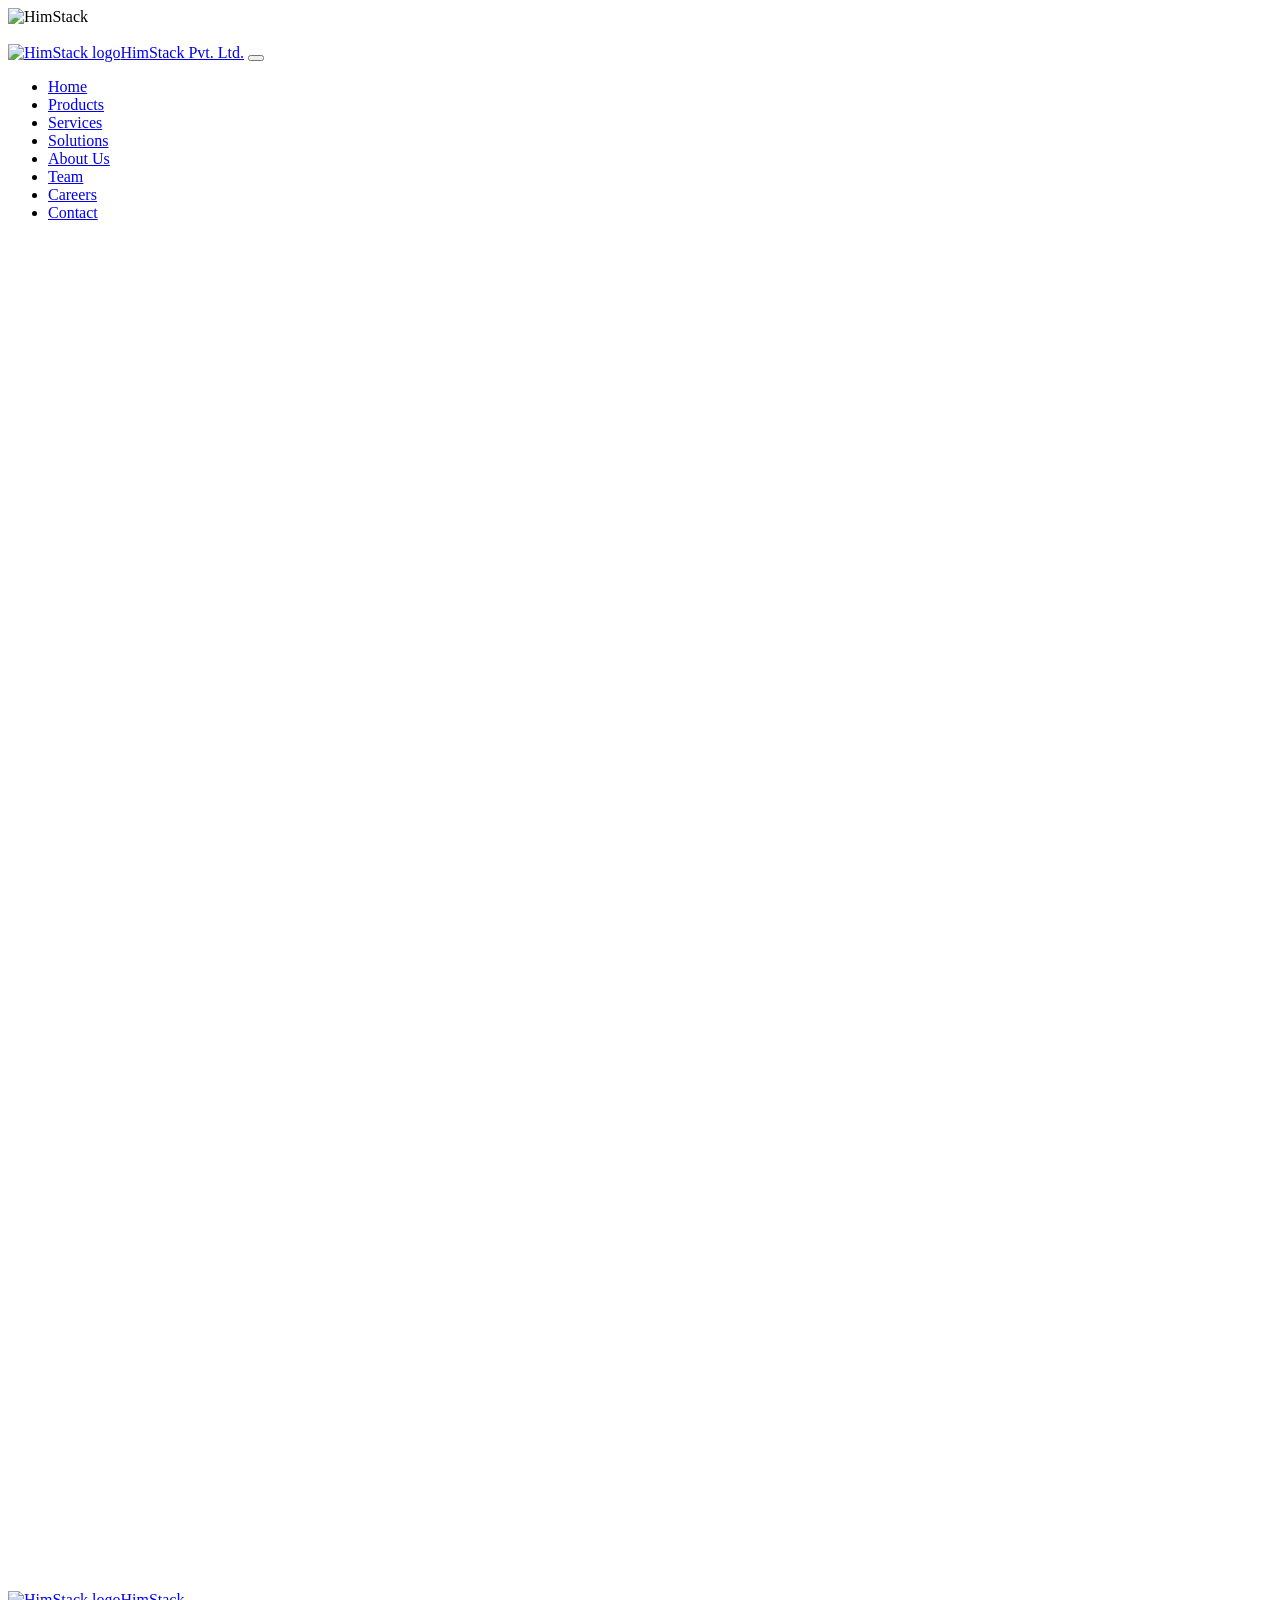
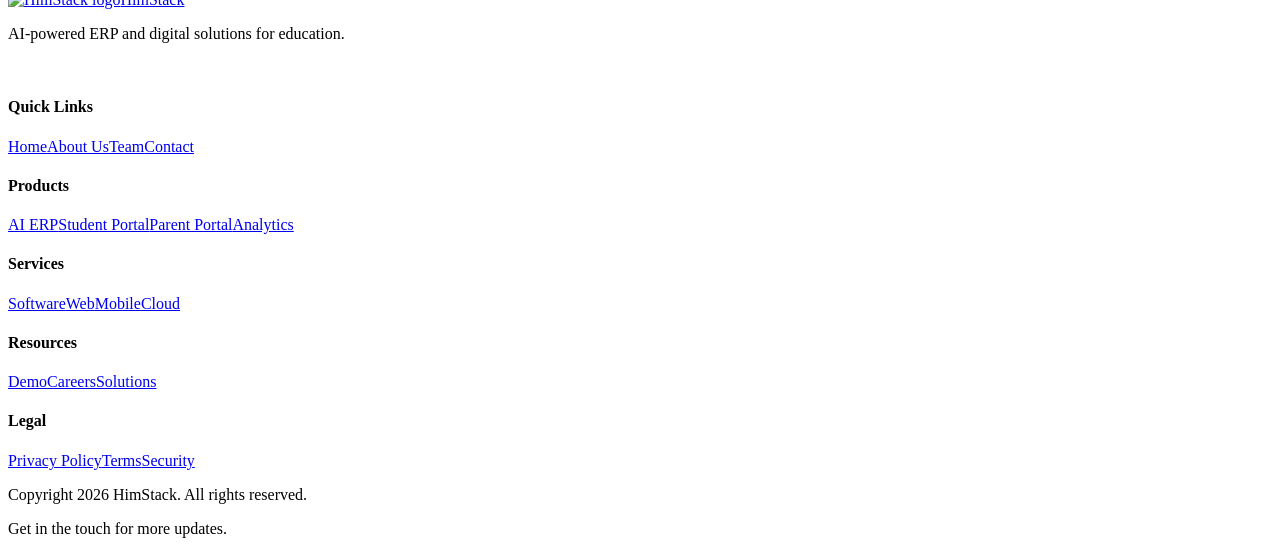
==== pages/about.html @ 67ec6196 "Update team profiles, brand naming, footer messaging, and remove services section from home page" ====
<!DOCTYPE html>
<html lang="en">
<head>
  <meta charset="UTF-8">
  <meta name="viewport" content="width=device-width, initial-scale=1.0">
  <meta name="description" content="Learn about HimStack, a product and service based technology startup founded on 3 June 2026.">
  <title>About Us | HimStack</title>
  <link rel='icon' type='image/png' href='../logo/logoHimstack.png'>
  <link rel="preconnect" href="https://fonts.googleapis.com">
  <link rel="preconnect" href="https://fonts.gstatic.com" crossorigin>
  <link href="https://fonts.googleapis.com/css2?family=Inter:wght@400;500;600;700;800;900&family=Outfit:wght@600;700;800;900&display=swap" rel="stylesheet">
  <link href="https://cdn.jsdelivr.net/npm/bootstrap@5.3.3/dist/css/bootstrap-grid.min.css" rel="stylesheet">
  <link href="https://unpkg.com/aos@2.3.1/dist/aos.css" rel="stylesheet">
  <link rel="stylesheet" href="../styles/global.css">
</head>
<body class="loading">
  <div class="loader"><div class="loader-mark"><img src="../logo/logoHimstack.png" alt="HimStack"></div></div>
  <div class="floating-social">
    <a href="https://www.instagram.com/himstack?igsh=MTZnMjF3Y2E1bDZkYw==" target="_blank" rel="noopener" aria-label="Instagram"><img src="../icons/instagram.svg" alt=""></a>
    <a href="https://www.linkedin.com/company/himstack-pvt-ltd/" target="_blank" rel="noopener" aria-label="LinkedIn"><img src="../icons/linkedin.svg" alt=""></a>
    <a href="https://github.com/himstack" target="_blank" rel="noopener" aria-label="GitHub"><img src="../icons/github.svg" alt=""></a>
    <a href="https://x.com/Himstackpvt" target="_blank" rel="noopener" aria-label="Twitter"><img src="../icons/twitter.svg" alt=""></a>
    <a href="mailto:hello@himstack.com" aria-label="Email"><img src="../icons/email.svg" alt=""></a>
  </div>
  <header class="site-header">
    <nav class="navbar container">
      <a class="brand" href="../index.html"><span class="brand-mark"><img class="brand-logo" src="../logo/logoHimstack.png" alt="HimStack logo"></span><span>HimStack Pvt. Ltd.</span></a>
      <button class="nav-toggle" type="button" aria-label="Toggle navigation" aria-expanded="false"><span></span><span></span><span></span></button>
      <ul class="nav-menu">
        <li><a class="nav-link" href="../index.html">Home</a></li><li><a class="nav-link" href="products.html">Products</a></li><li><a class="nav-link" href="services.html">Services</a></li><li><a class="nav-link" href="solutions.html">Solutions</a></li><li><a class="nav-link" href="about.html">About Us</a></li><li><a class="nav-link" href="team.html">Team</a></li><li><a class="nav-link" href="careers.html">Careers</a></li><li><a class="nav-link" href="contact.html">Contact</a></li>
      </ul>
      
    </nav>
  </header>

  <main>
    <section class="page-hero">
      <div class="container section-title center" data-aos="fade-up">
        <span class="eyebrow">About HimStack</span>
        <h1>Building an intelligent technology company from the ground up.</h1>
        <p>HimStack is a product and service based technology startup founded on 3 June 2026 by Ritesh Chauhan, Rohit Kumar Shah, Shiv Shankar Yadav, and Abinash Prasad Kurmi.</p>
      </div>
    </section>

    <section class="section">
      <div class="container split">
        <div data-aos="fade-right">
          <span class="eyebrow">Company Story</span>
          <h2>Started with education. Designed to expand.</h2>
          <p>HimStack began with a clear belief: educational institutions need modern, secure, and easy-to-use software that connects students, parents, staff, and administrators in one digital environment.</p>
          <p>The startup combines product development with service delivery, allowing the team to build long-term platforms while also helping organizations solve immediate technology problems through custom software, cloud, AI/ML, web, mobile, and consulting work.</p>
        </div>
        <div class="glass-card" data-aos="fade-left">
          <h3>Founder Vision</h3>
          <p>To make intelligent digital management accessible to institutions that want enterprise-grade systems without unnecessary complexity.</p>
          <ul class="feature-list">
            <li>Build an AI ERP platform for education</li>
            <li>Support fast digital transformation for organizations</li>
            <li>Create a trusted technology brand from emerging markets</li>
            <li>Keep product quality, security, and customer support central</li>
          </ul>
        </div>
      </div>
    </section>

    <section class="section">
      <div class="container">
        <div class="cards-grid">
          <div class="glass-card" data-aos="fade-up"><div class="icon-box">MI</div><h3>Mission</h3><p>To simplify education management using AI-powered software, clean user experiences, secure architecture, and reliable support.</p></div>
          <div class="glass-card" data-aos="fade-up" data-aos-delay="100"><div class="icon-box">VI</div><h3>Vision</h3><p>To become a leading technology partner for schools, colleges, universities, coaching institutes, and education organizations.</p></div>
          <div class="glass-card" data-aos="fade-up" data-aos-delay="200"><div class="icon-box">VA</div><h3>Values</h3><p>Trust, speed, ownership, practical innovation, user empathy, security, and long-term product thinking.</p></div>
        </div>
      </div>
    </section>

    <section class="section">
      <div class="container split">
        <div class="glass-card" data-aos="fade-right">
          <h3>Growth Roadmap</h3>
          <div class="roadmap">
            <div class="roadmap-item"><div><h4>2026 Foundation</h4><p>Core team formation, ERP architecture, service delivery, and early product validation.</p></div></div>
            <div class="roadmap-item"><div><h4>Product Beta</h4><p>Launch institution pilots with student, parent, staff, and admin workflows.</p></div></div>
            <div class="roadmap-item"><div><h4>AI Layer</h4><p>Add analytics, predictive alerts, smart reports, and performance insights.</p></div></div>
            <div class="roadmap-item"><div><h4>Scale</h4><p>Expand mobile apps, cloud deployments, customer support, and new products.</p></div></div>
          </div>
        </div>
        <div data-aos="fade-left">
          <span class="eyebrow">Core Values</span>
          <h2>Built for durable trust.</h2>
          <ul class="feature-list">
            <li>Customer clarity over feature overload</li>
            <li>Secure systems and responsible data handling</li>
            <li>Practical AI that supports real decisions</li>
            <li>Scalable engineering for future growth</li>
            <li>Fast, respectful, and dedicated support</li>
          </ul>
          <div class="hero-actions"><a class="btn btn-primary" href="team.html">Meet the Team</a><a class="btn btn-ghost" href="contact.html">Contact Us</a></div>
        </div>
      </div>
    </section>
  </main>

  <footer class="footer">
    <div class="container">
      <div class="footer-grid">
        <div><a class="brand" href="../index.html"><span class="brand-mark"><img class="brand-logo" src="../logo/logoHimstack.png" alt="HimStack logo"></span><span>HimStack</span></a><p>AI-powered ERP and digital solutions for education.</p><div class="social-row"><a href="https://www.instagram.com/himstack?igsh=MTZnMjF3Y2E1bDZkYw==" target="_blank" rel="noopener"><img src="../icons/instagram.svg" alt=""></a><a href="https://www.linkedin.com/company/himstack-pvt-ltd/" target="_blank" rel="noopener"><img src="../icons/linkedin.svg" alt=""></a><a href="https://github.com/himstack" target="_blank" rel="noopener"><img src="../icons/github.svg" alt=""></a><a href="https://x.com/Himstackpvt" target="_blank" rel="noopener" aria-label="Twitter"><img src="../icons/twitter.svg" alt=""></a></div></div>
        <div class="footer-links"><h4>Quick Links</h4><a href="../index.html">Home</a><a href="about.html">About Us</a><a href="team.html">Team</a><a href="contact.html">Contact</a></div>
        <div class="footer-links"><h4>Products</h4><a href="products.html">AI ERP</a><a href="products.html">Student Portal</a><a href="products.html">Parent Portal</a><a href="products.html">Analytics</a></div>
        <div class="footer-links"><h4>Services</h4><a href="services.html">Software</a><a href="services.html">Web</a><a href="services.html">Mobile</a><a href="services.html">Cloud</a></div>
        <div class="footer-links"><h4>Resources</h4><a href="contact.html">Demo</a><a href="careers.html">Careers</a><a href="solutions.html">Solutions</a></div>
        <div class="footer-links"><h4>Legal</h4><a href="#">Privacy Policy</a><a href="#">Terms</a><a href="#">Security</a></div>
      </div>
      <div class="footer-bottom"><p>Copyright 2026 HimStack. All rights reserved.</p><p>Get in the touch for more updates.</p></div>
    </div>
  </footer>
  <script src="https://unpkg.com/aos@2.3.1/dist/aos.js"></script>
  <script src="https://cdnjs.cloudflare.com/ajax/libs/gsap/3.12.5/gsap.min.js"></script>
  <script src="../scripts/main.js"></script>
</body>
</html>
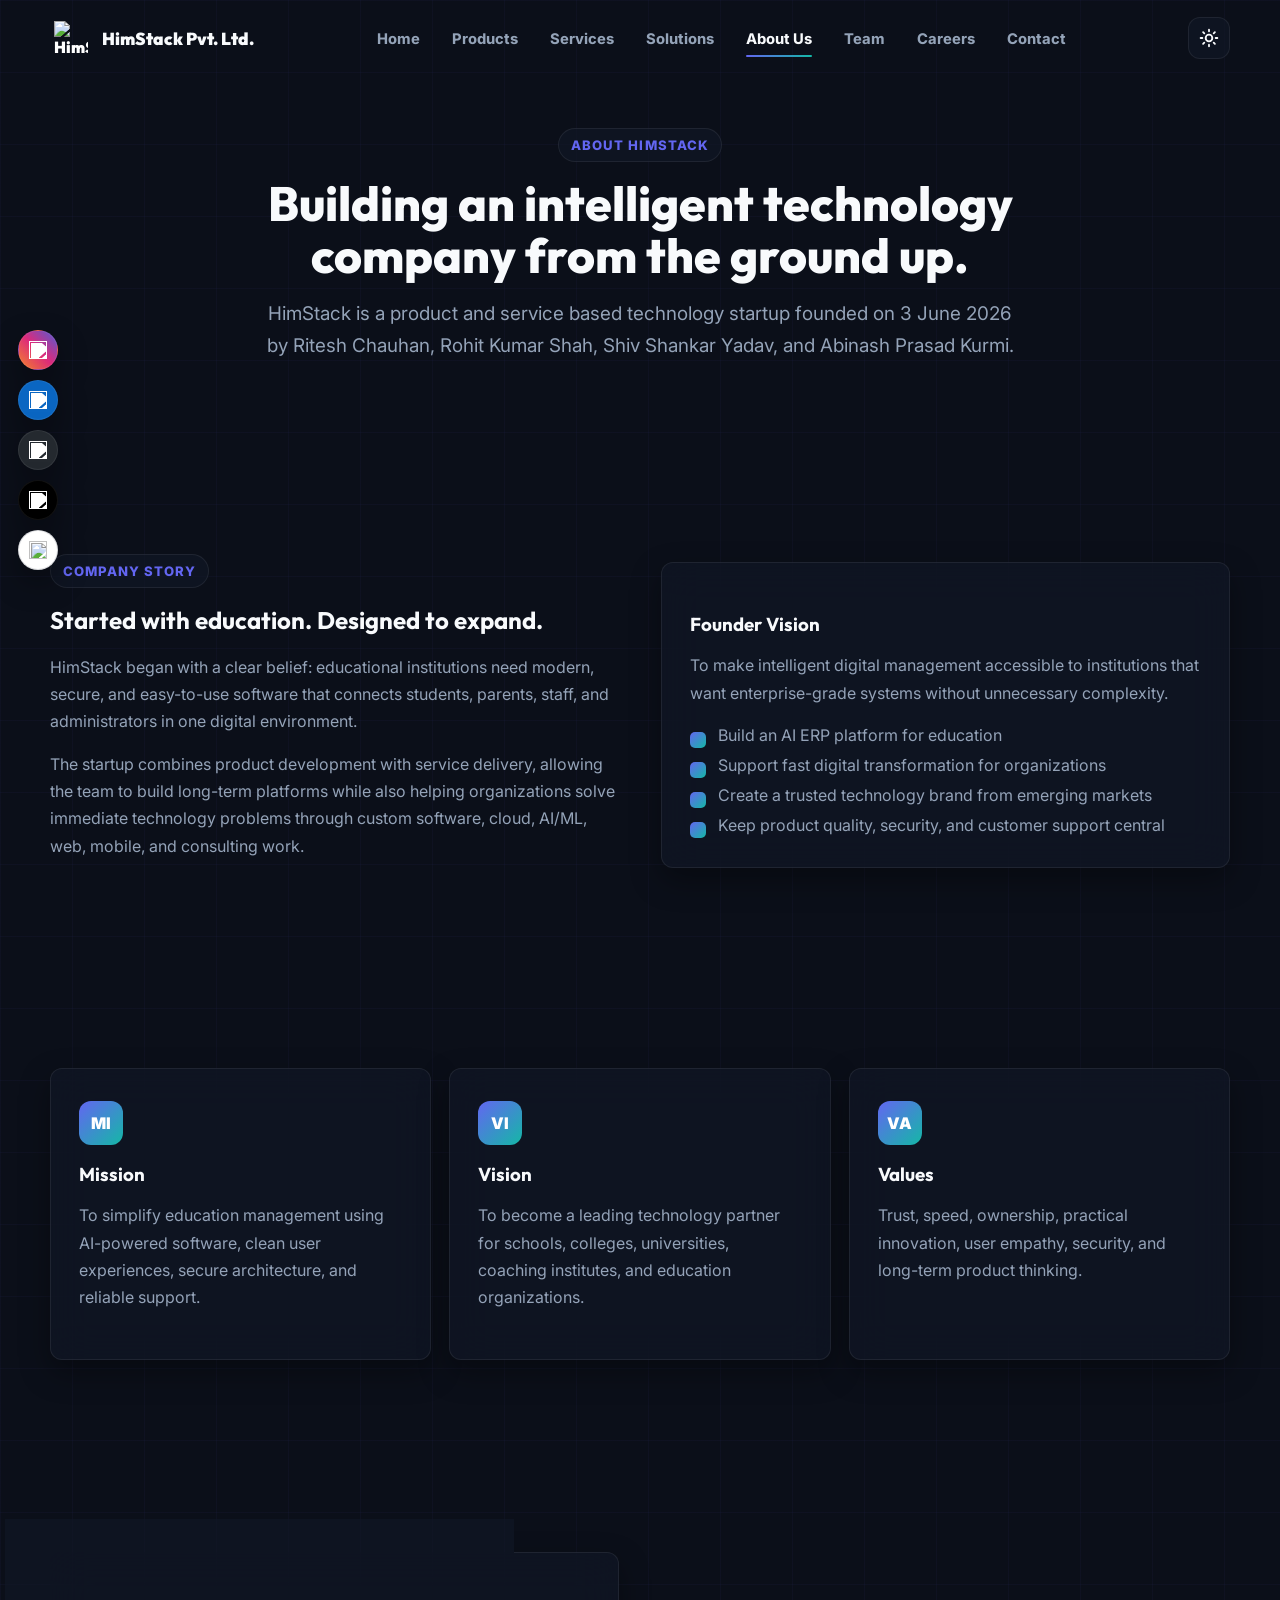
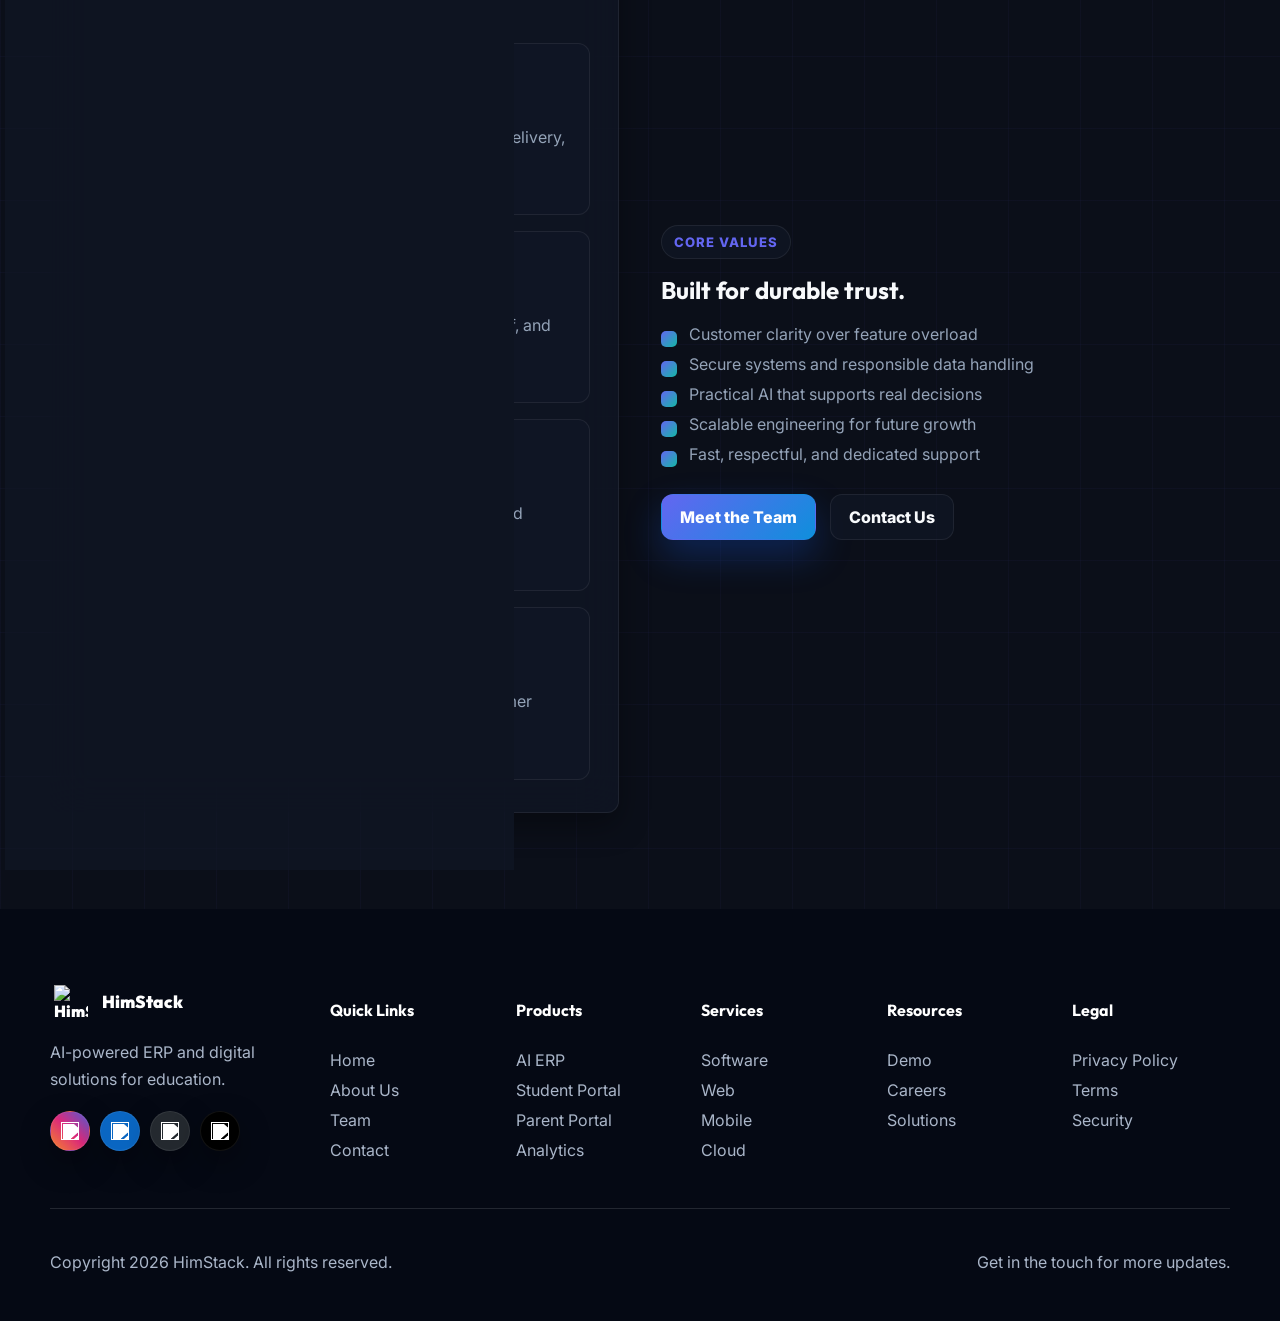
==== commit ecb75f08: "style: complete premium visual and layout redesign with theme toggle" ====
--- a/pages/about.html
+++ b/pages/about.html
@@ -29,7 +29,12 @@
       <ul class="nav-menu">
         <li><a class="nav-link" href="../index.html">Home</a></li><li><a class="nav-link" href="products.html">Products</a></li><li><a class="nav-link" href="services.html">Services</a></li><li><a class="nav-link" href="solutions.html">Solutions</a></li><li><a class="nav-link" href="about.html">About Us</a></li><li><a class="nav-link" href="team.html">Team</a></li><li><a class="nav-link" href="careers.html">Careers</a></li><li><a class="nav-link" href="contact.html">Contact</a></li>
       </ul>
-      
+      <div class="nav-actions">
+        <button class="theme-toggle" type="button" aria-label="Toggle theme">
+          <svg class="sun-icon" viewBox="0 0 24 24"><circle cx="12" cy="12" r="4"/><path d="M12 2v2M12 20v2M4.93 4.93l1.41 1.41M17.66 17.66l1.41 1.41M2 12h2M20 12h2M6.34 17.66l-1.41 1.41M19.07 4.93l-1.41 1.41"/></svg>
+          <svg class="moon-icon" viewBox="0 0 24 24"><path d="M12 3a6.36 6.36 0 00-6 6 7 7 0 007 7 6.36 6.36 0 006-6c0-3.32-2.68-6-7-6z"/></svg>
+        </button>
+      </div>
     </nav>
   </header>
 
--- a/styles/global.css
+++ b/styles/global.css
@@ -0,0 +1,1707 @@
+:root {
+  color-scheme: dark;
+  --bg: #0b0f19;
+  --surface: rgba(17, 24, 39, 0.65);
+  --surface-strong: #0f172a;
+  --text: #e2e8f0;
+  --muted: #94a3b8;
+  --heading: #f8fafc;
+  --line: rgba(255, 255, 255, 0.07);
+  --primary: #6366f1;
+  --primary-2: #14b8a6;
+  --accent: #f59e0b;
+  --success: #10b981;
+  --danger: #ef4444;
+  --nav: rgba(11, 15, 25, 0.75);
+  --shadow: 0 24px 60px rgba(0, 0, 0, 0.5);
+  --shadow-soft: 0 12px 30px rgba(0, 0, 0, 0.35);
+  --radius: 12px;
+  --radius-lg: 20px;
+  --container: 1180px;
+  --font: "Inter", system-ui, -apple-system, BlinkMacSystemFont, "Segoe UI", sans-serif;
+  --display: "Outfit", var(--font);
+  --bg-grid: rgba(99, 102, 241, 0.04);
+}
+
+[data-theme="light"] {
+  color-scheme: light;
+  --bg: #f8fafc;
+  --surface: rgba(255, 255, 255, 0.72);
+  --surface-strong: #ffffff;
+  --text: #1e293b;
+  --muted: #64748b;
+  --heading: #0f172a;
+  --line: rgba(15, 23, 42, 0.08);
+  --primary: #4f46e5;
+  --primary-2: #0d9488;
+  --nav: rgba(248, 250, 252, 0.78);
+  --shadow: 0 24px 60px rgba(15, 23, 42, 0.08);
+  --shadow-soft: 0 12px 30px rgba(15, 23, 42, 0.04);
+  --bg-grid: rgba(79, 70, 229, 0.03);
+}
+
+* {
+  box-sizing: border-box;
+}
+
+html {
+  scroll-behavior: smooth;
+  scroll-padding-top: 92px;
+  overflow-x: hidden;
+}
+
+body {
+  margin: 0;
+  font-family: var(--font);
+  color: var(--text);
+  background:
+    linear-gradient(90deg, var(--bg-grid) 1px, transparent 1px),
+    linear-gradient(180deg, var(--bg-grid) 1px, transparent 1px),
+    linear-gradient(180deg, var(--bg), var(--bg));
+  background-size: 72px 72px, 72px 72px, auto;
+  overflow-x: hidden;
+}
+
+body.loading {
+  overflow: hidden;
+}
+
+img,
+svg {
+  max-width: 100%;
+}
+
+a {
+  color: inherit;
+  text-decoration: none;
+}
+
+a:hover {
+  color: var(--primary);
+}
+
+p {
+  color: var(--muted);
+  line-height: 1.7;
+}
+
+h1,
+h2,
+h3,
+h4,
+h5,
+h6 {
+  color: var(--heading);
+  font-family: var(--display);
+  letter-spacing: 0;
+  line-height: 1.08;
+}
+
+.container {
+  width: min(100% - 32px, var(--container));
+  margin-inline: auto;
+}
+
+.section {
+  padding: 96px 0;
+  position: relative;
+}
+
+.section-sm {
+  padding: 64px 0;
+}
+
+.eyebrow {
+  display: inline-flex;
+  gap: 8px;
+  align-items: center;
+  padding: 8px 12px;
+  border: 1px solid var(--line);
+  border-radius: 999px;
+  background: var(--surface);
+  color: var(--primary);
+  font-size: 0.82rem;
+  font-weight: 800;
+  text-transform: uppercase;
+  letter-spacing: 0.08em;
+}
+
+.section-title {
+  max-width: 760px;
+  margin-bottom: 42px;
+}
+
+.section-title.center {
+  margin-inline: auto;
+  text-align: center;
+}
+
+.section-title h1,
+.section-title h2 {
+  margin: 16px 0;
+  font-weight: 800;
+}
+
+.section-title h1 {
+  font-size: clamp(1.95rem, 4vw, 3rem);
+}
+
+.section-title h2 {
+  font-size: clamp(1.55rem, 3vw, 2.35rem);
+}
+
+.section-title p {
+  font-size: clamp(1rem, 2vw, 1.18rem);
+  margin: 0;
+}
+
+.text-gradient {
+  background: linear-gradient(120deg, var(--primary), var(--primary-2), var(--accent));
+  -webkit-background-clip: text;
+  background-clip: text;
+  color: transparent;
+}
+
+.loader {
+  position: fixed;
+  inset: 0;
+  z-index: 9999;
+  display: grid;
+  place-items: center;
+  background: var(--bg);
+  transition: opacity 0.45s ease, visibility 0.45s ease;
+}
+
+.loader.hidden {
+  opacity: 0;
+  visibility: hidden;
+}
+
+.loader-mark {
+  width: 86px;
+  height: 86px;
+  border-radius: 22px;
+  display: grid;
+  place-items: center;
+  color: white;
+  font-family: var(--display);
+  font-size: 1.8rem;
+  font-weight: 900;
+  background: transparent;
+  box-shadow: none;
+  animation: pulseScale 1.1s infinite ease-in-out;
+}
+
+.loader-mark img {
+  width: 62px;
+  height: 62px;
+  object-fit: contain;
+}
+
+@keyframes pulseScale {
+  50% {
+    transform: scale(1.08);
+  }
+}
+
+.site-header {
+  position: fixed;
+  top: 0;
+  left: 0;
+  right: 0;
+  z-index: 1000;
+  transition: all 0.25s ease;
+  border-bottom: 1px solid transparent;
+}
+
+.site-header.scrolled,
+.site-header.menu-open {
+  background: var(--nav);
+  backdrop-filter: blur(18px);
+  -webkit-backdrop-filter: blur(18px);
+  border-color: var(--line);
+}
+
+.navbar {
+  height: 76px;
+  display: flex;
+  align-items: center;
+  justify-content: space-between;
+  gap: 22px;
+}
+
+.brand {
+  display: inline-flex;
+  align-items: center;
+  gap: 10px;
+  font-weight: 900;
+  color: var(--heading);
+}
+
+.brand-mark {
+  width: 42px;
+  height: 42px;
+  border-radius: 8px;
+  display: grid;
+  place-items: center;
+  background: transparent;
+  color: white;
+  box-shadow: none;
+  font-family: var(--display);
+}
+
+.brand-logo {
+  width: 34px;
+  height: 34px;
+  object-fit: contain;
+  display: block;
+}
+
+.brand span:last-child {
+  font-family: var(--display);
+  font-size: 1.08rem;
+}
+
+.nav-menu {
+  display: flex;
+  align-items: center;
+  justify-content: center;
+  gap: 32px;
+  list-style: none;
+  margin: 0;
+  padding: 0;
+}
+
+.nav-menu-header {
+  display: none;
+}
+
+.nav-link {
+  font-size: 0.92rem;
+  font-weight: 750;
+  color: var(--muted);
+  position: relative;
+}
+
+.nav-link::after {
+  content: "";
+  position: absolute;
+  left: 0;
+  right: 0;
+  bottom: -9px;
+  height: 2px;
+  border-radius: 99px;
+  background: linear-gradient(90deg, var(--primary), var(--primary-2));
+  transform: scaleX(0);
+  transition: transform 0.25s ease;
+}
+
+.nav-link:hover,
+.nav-link.active {
+  color: var(--heading);
+}
+
+.nav-link:hover::after,
+.nav-link.active::after {
+  transform: scaleX(1);
+}
+
+.nav-actions {
+  display: flex;
+  align-items: center;
+  gap: 10px;
+}
+
+.nav-toggle {
+  display: none;
+  width: 42px;
+  height: 42px;
+  border: 1px solid var(--line);
+  border-radius: 8px;
+  background: var(--surface);
+  color: var(--heading);
+}
+
+.nav-toggle span {
+  display: block;
+  width: 18px;
+  height: 2px;
+  margin: 4px auto;
+  border-radius: 3px;
+  background: currentColor;
+  transition: transform 0.25s ease, opacity 0.25s ease;
+}
+
+.nav-toggle.open span:nth-child(1) {
+  transform: translateY(6px) rotate(45deg);
+}
+
+.nav-toggle.open span:nth-child(2) {
+  opacity: 0;
+}
+
+.nav-toggle.open span:nth-child(3) {
+  transform: translateY(-6px) rotate(-45deg);
+}
+
+.btn {
+  min-height: 42px;
+  display: inline-flex;
+  align-items: center;
+  justify-content: center;
+  gap: 9px;
+  padding: 12px 18px;
+  border-radius: var(--radius);
+  border: 1px solid transparent;
+  font-weight: 800;
+  color: var(--heading);
+  cursor: pointer;
+  transition: transform 0.25s ease, box-shadow 0.25s ease, background 0.25s ease;
+}
+
+.btn:hover {
+  transform: translateY(-2px);
+}
+
+.btn-primary {
+  color: #ffffff;
+  background: linear-gradient(135deg, var(--primary), #0f8fdc);
+  box-shadow: 0 16px 36px rgba(21, 94, 239, 0.28);
+}
+
+.btn-primary:hover {
+  color: #ffffff;
+  box-shadow: 0 22px 48px rgba(21, 94, 239, 0.36);
+}
+
+.btn-ghost {
+  background: var(--surface);
+  border-color: var(--line);
+}
+
+.btn-ghost:hover {
+  color: var(--heading);
+  background: var(--surface-strong);
+}
+
+.btn-small {
+  min-height: 38px;
+  padding: 9px 14px;
+  font-size: 0.9rem;
+}
+
+.theme-toggle {
+  width: 42px;
+  height: 42px;
+  border-radius: var(--radius);
+  border: 1px solid var(--line);
+  background: var(--surface);
+  color: var(--heading);
+  display: inline-flex;
+  align-items: center;
+  justify-content: center;
+  cursor: pointer;
+  transition: all 0.3s cubic-bezier(0.16, 1, 0.3, 1);
+  padding: 0;
+}
+
+.theme-toggle:hover {
+  background: var(--surface-strong);
+  border-color: color-mix(in srgb, var(--primary) 30%, transparent);
+  color: var(--primary);
+  transform: translateY(-2px);
+}
+
+.theme-toggle svg {
+  width: 20px;
+  height: 20px;
+  fill: none;
+  stroke: currentColor;
+  stroke-width: 2.2;
+  stroke-linecap: round;
+  stroke-linejoin: round;
+  transition: transform 0.5s cubic-bezier(0.16, 1, 0.3, 1);
+}
+
+.theme-toggle:hover svg {
+  transform: rotate(30deg);
+}
+
+.theme-toggle .sun-icon {
+  display: block;
+}
+
+.theme-toggle .moon-icon {
+  display: none;
+}
+
+[data-theme="light"] .theme-toggle .sun-icon {
+  display: none;
+}
+
+[data-theme="light"] .theme-toggle .moon-icon {
+  display: block;
+}
+
+.floating-social {
+  position: fixed;
+  left: 18px;
+  top: 50%;
+  transform: translateY(-50%);
+  z-index: 900;
+  display: flex;
+  flex-direction: column;
+  gap: 10px;
+}
+
+.floating-social a,
+.social-row a,
+.member-socials a {
+  width: 40px;
+  height: 40px;
+  border-radius: 999px;
+  display: inline-grid;
+  place-items: center;
+  background: var(--surface);
+  border: 1px solid var(--line);
+  box-shadow: var(--shadow-soft);
+  color: #ffffff;
+  transition: transform 0.25s ease, box-shadow 0.25s ease, filter 0.25s ease;
+}
+
+.floating-social img,
+.social-row img,
+.member-socials img {
+  width: 18px;
+  height: 18px;
+  display: block;
+  filter: brightness(0) invert(1);
+}
+
+.floating-social a[aria-label="Instagram"],
+.social-row a[href*="instagram"],
+.member-socials a[href*="instagram"] {
+  background: linear-gradient(45deg, #f58529, #dd2a7b, #515bd4);
+}
+
+.floating-social a[aria-label="LinkedIn"],
+.social-row a[href*="linkedin"],
+.member-socials a[href*="linkedin"] {
+  background: #0a66c2;
+}
+
+.floating-social a[aria-label="GitHub"],
+.social-row a[href*="github"],
+.member-socials a[href*="github"] {
+  background: #24292f;
+}
+
+.floating-social a[aria-label="Facebook"],
+.social-row a[href*="facebook"],
+.member-socials a[href*="facebook"] {
+  background: #1877f2;
+}
+
+.floating-social a[aria-label="Twitter"],
+.social-row a[href*="x.com"],
+.social-row a[href*="twitter.com"],
+.member-socials a[href*="x.com"],
+.member-socials a[href*="twitter.com"] {
+  background: #000000;
+}
+
+.floating-social a[aria-label="Email"],
+.floating-social a[href^="mailto"],
+.social-row a[href^="mailto"],
+.member-socials a[href^="mailto"] {
+  background: #ffffff;
+  border-color: rgba(15, 23, 42, 0.15);
+}
+
+.floating-social a[aria-label="Email"] img,
+.floating-social a[href^="mailto"] img,
+.social-row a[href^="mailto"] img,
+.member-socials a[href^="mailto"] img {
+  filter: none;
+}
+
+.floating-social a:hover,
+.social-row a:hover,
+.member-socials a:hover {
+  transform: translateY(-2px);
+  filter: saturate(1.1);
+}
+
+.hero {
+  min-height: 94vh;
+  padding: 132px 0 72px;
+  display: flex;
+  align-items: center;
+  overflow: hidden;
+}
+
+.hero-grid {
+  display: grid;
+  grid-template-columns: minmax(0, 1fr) minmax(380px, 0.88fr);
+  gap: 56px;
+  align-items: center;
+}
+
+.hero h1 {
+  margin: 18px 0;
+  max-width: 920px;
+  font-size: clamp(2.15rem, 4.6vw, 3.75rem);
+  font-weight: 900;
+}
+
+.hero p {
+  max-width: 680px;
+  font-size: clamp(1.04rem, 2vw, 1.28rem);
+}
+
+.hero-actions {
+  display: flex;
+  flex-wrap: wrap;
+  gap: 14px;
+  margin-top: 30px;
+}
+
+.hero-trust {
+  display: flex;
+  flex-wrap: wrap;
+  gap: 14px;
+  margin-top: 28px;
+}
+
+.trust-pill {
+  display: inline-flex;
+  align-items: center;
+  gap: 8px;
+  padding: 9px 12px;
+  border: 1px solid var(--line);
+  border-radius: 999px;
+  background: var(--surface);
+  color: var(--muted);
+  font-size: 0.9rem;
+  font-weight: 700;
+}
+
+.dashboard-shell {
+  position: relative;
+  isolation: isolate;
+}
+
+.dashboard-shell::before {
+  content: "";
+  position: absolute;
+  inset: 8% -8% -8% 8%;
+  border-radius: 40px;
+  background: radial-gradient(circle, color-mix(in srgb, var(--primary) 28%, transparent) 0%, color-mix(in srgb, var(--primary-2) 15%, transparent) 70%);
+  filter: blur(42px);
+  z-index: -1;
+  animation: pulseGlow 8s ease-in-out infinite alternate;
+}
+
+@keyframes pulseGlow {
+  0% { transform: scale(0.95) translate(-4px, -4px); opacity: 0.8; }
+  100% { transform: scale(1.05) translate(4px, 4px); opacity: 1; }
+}
+
+.dashboard {
+  border: 1px solid var(--line);
+  border-radius: 18px;
+  overflow: hidden;
+  background: var(--surface);
+  box-shadow: var(--shadow);
+  backdrop-filter: blur(24px);
+  -webkit-backdrop-filter: blur(24px);
+  transform: perspective(1200px) rotateY(-6deg) rotateX(3deg);
+  transition: transform 0.5s cubic-bezier(0.16, 1, 0.3, 1), border-color 0.3s ease;
+}
+
+.dashboard:hover {
+  transform: perspective(1200px) rotateY(-2deg) rotateX(1deg) scale(1.02);
+  border-color: color-mix(in srgb, var(--primary) 20%, transparent);
+}
+
+.dash-top {
+  display: flex;
+  align-items: center;
+  justify-content: space-between;
+  padding: 16px;
+  border-bottom: 1px solid var(--line);
+}
+
+.window-dots {
+  display: flex;
+  gap: 7px;
+}
+
+.window-dots span {
+  width: 10px;
+  height: 10px;
+  border-radius: 99px;
+  background: var(--danger);
+}
+
+.window-dots span:nth-child(2) {
+  background: var(--accent);
+}
+
+.window-dots span:nth-child(3) {
+  background: var(--success);
+}
+
+.dash-body {
+  display: grid;
+  grid-template-columns: 0.72fr 1.28fr;
+  min-height: 420px;
+}
+
+.dash-side {
+  padding: 18px;
+  border-right: 1px solid var(--line);
+}
+
+.dash-line,
+.dash-nav {
+  height: 10px;
+  border-radius: 99px;
+  background: rgba(120, 139, 170, 0.18);
+}
+
+.dash-line {
+  width: 62%;
+  margin-bottom: 18px;
+}
+
+.dash-nav {
+  width: 100%;
+  margin: 12px 0;
+}
+
+.dash-nav.active {
+  height: 34px;
+  background: linear-gradient(135deg, var(--primary), var(--primary-2));
+  box-shadow: 0 4px 12px color-mix(in srgb, var(--primary) 25%, transparent);
+}
+
+.dash-main {
+  padding: 20px;
+}
+
+.metric-row {
+  display: grid;
+  grid-template-columns: repeat(3, 1fr);
+  gap: 12px;
+  margin-bottom: 16px;
+}
+
+.metric {
+  padding: 16px;
+  border: 1px solid var(--line);
+  border-radius: var(--radius);
+  background: rgba(255, 255, 255, 0.03);
+  transition: background 0.3s ease, transform 0.3s ease;
+}
+
+[data-theme="light"] .metric {
+  background: rgba(15, 23, 42, 0.02);
+}
+
+.metric:hover {
+  background: rgba(255, 255, 255, 0.07);
+  transform: translateY(-2px);
+}
+
+[data-theme="light"] .metric:hover {
+  background: rgba(15, 23, 42, 0.04);
+}
+
+.metric b {
+  display: block;
+  color: var(--heading);
+  font-size: 1.35rem;
+}
+
+.metric span {
+  color: var(--muted);
+  font-size: 0.78rem;
+}
+
+.chart {
+  height: 170px;
+  padding: 18px 14px 0;
+  display: flex;
+  align-items: end;
+  gap: 12px;
+  border: 1px solid var(--line);
+  border-radius: var(--radius);
+  background: linear-gradient(180deg, color-mix(in srgb, var(--primary) 8%, transparent), transparent);
+}
+
+.bar {
+  flex: 1;
+  min-width: 18px;
+  border-radius: 6px 6px 0 0;
+  background: linear-gradient(180deg, var(--primary-2), var(--primary));
+  animation: growBar 2.5s cubic-bezier(0.4, 0, 0.2, 1) infinite alternate;
+  transform-origin: bottom;
+  box-shadow: 0 4px 12px color-mix(in srgb, var(--primary) 15%, transparent);
+}
+
+.bar:nth-child(2) { animation-delay: 0.1s; }
+.bar:nth-child(3) { animation-delay: 0.2s; }
+.bar:nth-child(4) { animation-delay: 0.3s; }
+.bar:nth-child(5) { animation-delay: 0.4s; }
+.bar:nth-child(6) { animation-delay: 0.5s; }
+
+@keyframes growBar {
+  from {
+    transform: scaleY(0.82);
+  }
+  to {
+    transform: scaleY(1);
+  }
+}
+
+.ai-feed {
+  margin-top: 14px;
+  display: grid;
+  gap: 10px;
+}
+
+.ai-item {
+  display: flex;
+  align-items: center;
+  gap: 10px;
+  padding: 11px;
+  border: 1px solid var(--line);
+  border-radius: var(--radius);
+  background: var(--surface);
+  color: var(--muted);
+  font-size: 0.86rem;
+  font-weight: 700;
+}
+
+.float-card {
+  position: absolute;
+  z-index: 3;
+  min-width: 170px;
+  padding: 14px;
+  border: 1px solid var(--line);
+  border-radius: var(--radius);
+  background: var(--surface);
+  box-shadow: var(--shadow-soft);
+  backdrop-filter: blur(18px);
+  animation: floatY 4s ease-in-out infinite;
+}
+
+.float-card b {
+  display: block;
+  color: var(--heading);
+}
+
+.float-card span {
+  color: var(--muted);
+  font-size: 0.82rem;
+}
+
+.float-card.one {
+  top: 12%;
+  left: -26px;
+}
+
+.float-card.two {
+  right: -20px;
+  bottom: 18%;
+  animation-delay: 0.9s;
+}
+
+@keyframes floatY {
+  50% {
+    transform: translateY(-12px);
+  }
+}
+
+.stats-grid,
+.cards-grid,
+.services-grid,
+.team-grid,
+.blog-grid,
+.values-grid {
+  display: grid;
+  gap: 18px;
+}
+
+.stats-grid {
+  grid-template-columns: repeat(4, 1fr);
+}
+
+.cards-grid {
+  grid-template-columns: repeat(3, 1fr);
+}
+
+.services-grid {
+  grid-template-columns: repeat(4, 1fr);
+}
+
+.team-grid {
+  grid-template-columns: repeat(4, 1fr);
+}
+
+.blog-grid,
+.values-grid {
+  grid-template-columns: repeat(3, 1fr);
+}
+
+.glass-card,
+.stat-card,
+.service-card,
+.team-card,
+.job-card,
+.testimonial-card,
+.faq-item,
+.blog-card {
+  border: 1px solid var(--line);
+  border-radius: var(--radius);
+  background: var(--surface);
+  box-shadow: var(--shadow-soft);
+  backdrop-filter: blur(20px);
+  -webkit-backdrop-filter: blur(20px);
+  transition: transform 0.4s cubic-bezier(0.16, 1, 0.3, 1), box-shadow 0.4s cubic-bezier(0.16, 1, 0.3, 1), border-color 0.4s cubic-bezier(0.16, 1, 0.3, 1);
+}
+
+.glass-card,
+.service-card,
+.testimonial-card,
+.blog-card,
+.job-card {
+  padding: 32px 28px;
+}
+
+.glass-card:hover,
+.service-card:hover,
+.team-card:hover,
+.blog-card:hover,
+.job-card:hover {
+  transform: translateY(-8px);
+  border-color: color-mix(in srgb, var(--primary) 30%, transparent);
+  box-shadow: 0 20px 40px color-mix(in srgb, var(--primary) 12%, transparent), var(--shadow);
+}
+
+.stat-card {
+  padding: 24px;
+}
+
+.stat-card strong {
+  display: block;
+  color: var(--heading);
+  font-family: var(--display);
+  font-size: clamp(2rem, 4vw, 3rem);
+}
+
+.stat-card span {
+  color: var(--muted);
+  font-weight: 800;
+}
+
+.icon-box {
+  width: 44px;
+  height: 44px;
+  margin-bottom: 18px;
+  border-radius: var(--radius);
+  display: grid;
+  place-items: center;
+  color: white;
+  background: linear-gradient(135deg, var(--primary), var(--primary-2));
+  font-weight: 900;
+}
+
+.split {
+  display: grid;
+  grid-template-columns: 1fr 1fr;
+  gap: 42px;
+  align-items: center;
+}
+
+.feature-list {
+  padding: 0;
+  margin: 18px 0 0;
+  list-style: none;
+  display: grid;
+  gap: 10px;
+}
+
+.feature-list li {
+  position: relative;
+  padding-left: 28px;
+  color: var(--muted);
+}
+
+.feature-list li::before {
+  content: "";
+  position: absolute;
+  left: 0;
+  top: 7px;
+  width: 16px;
+  height: 16px;
+  border-radius: 5px;
+  background: linear-gradient(135deg, var(--primary), var(--primary-2));
+}
+
+.product-preview {
+  padding: 18px;
+  border-radius: 18px;
+  border: 1px solid var(--line);
+  background: var(--surface);
+  box-shadow: var(--shadow);
+}
+
+.preview-grid {
+  display: grid;
+  grid-template-columns: 1.1fr 0.9fr;
+  gap: 14px;
+}
+
+.preview-panel {
+  min-height: 190px;
+  border-radius: var(--radius);
+  border: 1px solid var(--line);
+  background:
+    linear-gradient(135deg, rgba(21, 94, 239, 0.1), rgba(18, 182, 203, 0.08)),
+    var(--surface-strong);
+  padding: 18px;
+}
+
+.mini-table {
+  display: grid;
+  gap: 10px;
+  margin-top: 18px;
+}
+
+.mini-row {
+  height: 28px;
+  border-radius: 7px;
+  background: rgba(120, 139, 170, 0.16);
+}
+
+.testimonial-card p {
+  font-size: 1.02rem;
+}
+
+.quote-author {
+  display: flex;
+  align-items: center;
+  gap: 12px;
+  margin-top: 22px;
+}
+
+.avatar {
+  width: 44px;
+  height: 44px;
+  border-radius: 50%;
+  display: grid;
+  place-items: center;
+  color: white;
+  background: linear-gradient(135deg, var(--primary), var(--primary-2));
+  font-weight: 900;
+}
+
+.team-card {
+  overflow: hidden;
+  display: flex;
+  flex-direction: column;
+  min-height: 424px;
+}
+
+.member-photo {
+  width: 100%;
+  max-width: 100%;
+  aspect-ratio: 1 / 1;
+  display: grid;
+  place-items: center;
+  overflow: hidden;
+  background:
+    radial-gradient(circle at 30% 10%, rgba(245, 158, 11, 0.28), transparent 38%),
+    linear-gradient(135deg, rgba(21, 94, 239, 0.24), rgba(18, 182, 203, 0.18));
+}
+
+.member-photo img {
+  width: 100%;
+  height: 100%;
+  object-fit: cover;
+  object-position: center;
+  display: block;
+}
+
+.initials {
+  width: 84px;
+  height: 84px;
+  border-radius: 20px;
+  display: grid;
+  place-items: center;
+  background: rgba(255, 255, 255, 0.18);
+  border: 1px solid rgba(255, 255, 255, 0.32);
+  color: white;
+  font-family: var(--display);
+  font-size: 1.45rem;
+  font-weight: 900;
+}
+
+.member-info {
+  padding: 18px;
+  flex: 1;
+  min-height: 186px;
+  display: flex;
+  flex-direction: column;
+}
+
+.member-info h3 {
+  margin: 0 0 7px;
+  font-size: 1.12rem;
+  line-height: 1.2;
+  overflow-wrap: anywhere;
+}
+
+.role {
+  color: var(--primary);
+  font-weight: 850;
+  font-size: 0.88rem;
+  line-height: 1.35;
+  min-height: 38px;
+}
+
+.member-socials {
+  display: flex;
+  flex-wrap: wrap;
+  gap: 8px;
+  margin-top: auto;
+  padding-top: 16px;
+}
+
+.member-socials a {
+  width: 34px;
+  height: 34px;
+  box-shadow: none;
+}
+
+.contact-email-grid {
+  display: grid;
+  grid-template-columns: repeat(2, minmax(0, 1fr));
+  gap: 10px;
+  margin-top: 16px;
+}
+
+.contact-email-grid a {
+  padding: 11px 12px;
+  border: 1px solid var(--line);
+  border-radius: var(--radius);
+  background: rgba(15, 91, 216, 0.05);
+  color: var(--heading);
+  font-weight: 750;
+  word-break: break-word;
+}
+
+.company-strip {
+  display: grid;
+  grid-template-columns: repeat(3, 1fr);
+  gap: 1px;
+  overflow: hidden;
+  border: 1px solid var(--line);
+  border-radius: 12px;
+  background: var(--line);
+  box-shadow: var(--shadow-soft);
+}
+
+.company-strip div {
+  padding: 20px;
+  background: var(--surface-strong);
+}
+
+.company-strip strong {
+  display: block;
+  color: var(--heading);
+  font-family: var(--display);
+  font-size: 1.1rem;
+}
+
+.company-strip span {
+  color: var(--muted);
+  font-weight: 700;
+  font-size: 0.9rem;
+}
+
+.cta-band {
+  padding: 42px;
+  border: 1px solid var(--line);
+  border-radius: 18px;
+  background:
+    linear-gradient(135deg, rgba(21, 94, 239, 0.13), rgba(18, 182, 203, 0.1)),
+    var(--surface);
+  box-shadow: var(--shadow);
+}
+
+.footer {
+  padding: 72px 0 28px;
+  background: #050914;
+  color: #e7eefc;
+}
+
+.footer p,
+.footer a {
+  color: #aab6c9;
+}
+
+.footer h4,
+.footer .brand {
+  color: #ffffff;
+}
+
+.footer-grid {
+  display: grid;
+  grid-template-columns: 1.6fr repeat(5, 1fr);
+  gap: 28px;
+}
+
+.footer-links {
+  display: grid;
+  gap: 10px;
+  align-content: start;
+}
+
+.social-row {
+  display: flex;
+  gap: 10px;
+  margin-top: 18px;
+}
+
+.footer-bottom {
+  margin-top: 48px;
+  padding-top: 24px;
+  border-top: 1px solid rgba(255, 255, 255, 0.12);
+  display: flex;
+  flex-wrap: wrap;
+  justify-content: space-between;
+  gap: 16px;
+}
+
+.page-hero {
+  padding: 128px 0 54px;
+}
+
+#team-root > section:first-of-type {
+  padding-top: 0;
+}
+
+.roadmap {
+  display: grid;
+  gap: 16px;
+  counter-reset: step;
+}
+
+.roadmap-item {
+  display: grid;
+  grid-template-columns: auto 1fr;
+  gap: 16px;
+  padding: 20px;
+  border: 1px solid var(--line);
+  border-radius: var(--radius);
+  background: var(--surface);
+}
+
+.roadmap-item::before {
+  counter-increment: step;
+  content: counter(step);
+  width: 34px;
+  height: 34px;
+  border-radius: 8px;
+  display: grid;
+  place-items: center;
+  color: white;
+  background: linear-gradient(135deg, var(--primary), var(--primary-2));
+  font-weight: 900;
+}
+
+.form-card input,
+.form-card select,
+.form-card textarea {
+  width: 100%;
+  min-height: 48px;
+  padding: 12px 14px;
+  border: 1px solid var(--line);
+  border-radius: var(--radius);
+  background: var(--surface-strong);
+  color: var(--text);
+  outline: none;
+  font-family: inherit;
+  font-size: 16px;
+}
+
+.form-card textarea {
+  min-height: 130px;
+  resize: vertical;
+}
+
+.form-card label {
+  display: block;
+  margin-bottom: 7px;
+  color: var(--heading);
+  font-weight: 800;
+}
+
+.map-frame {
+  min-height: 360px;
+  border: 0;
+  width: 100%;
+  border-radius: var(--radius);
+  filter: saturate(0.9);
+}
+
+.faq-item {
+  padding: 0;
+  overflow: hidden;
+}
+
+.faq-question {
+  width: 100%;
+  display: flex;
+  justify-content: space-between;
+  gap: 12px;
+  padding: 20px;
+  border: 0;
+  background: transparent;
+  color: var(--heading);
+  font-weight: 900;
+  text-align: left;
+}
+
+.faq-answer {
+  display: none;
+  padding: 0 20px 20px;
+}
+
+.faq-item.open .faq-answer {
+  display: block;
+}
+
+@media (max-width: 1180px) {
+  .nav-menu {
+    gap: 11px;
+  }
+
+  .nav-actions .btn-ghost {
+    display: none;
+  }
+}
+
+@media (max-width: 992px) {
+  .nav-toggle {
+    display: inline-block;
+    position: relative;
+    z-index: 1001;
+  }
+
+  /* Backdrop Blur Overlay for Sidebar */
+  .site-header::before {
+    content: "";
+    position: fixed;
+    inset: 0;
+    background: rgba(7, 11, 19, 0.42);
+    backdrop-filter: blur(8px);
+    -webkit-backdrop-filter: blur(8px);
+    z-index: 999;
+    opacity: 0;
+    visibility: hidden;
+    transition: opacity 0.3s ease, visibility 0.3s ease;
+    pointer-events: none;
+  }
+
+  .site-header.menu-open::before {
+    opacity: 1;
+    visibility: visible;
+    pointer-events: auto;
+  }
+
+  .nav-menu {
+    position: fixed;
+    top: 0;
+    right: 0;
+    width: 70vw;
+    height: 100vh;
+    display: flex;
+    flex-direction: column;
+    gap: 8px;
+    padding: 20px 24px 32px;
+    border: none;
+    border-left: 1px solid var(--line);
+    border-radius: 0;
+    background: var(--surface-strong);
+    box-shadow: var(--shadow);
+    transform: translateX(100%);
+    visibility: hidden;
+    z-index: 1000;
+    transition: transform 0.35s cubic-bezier(0.16, 1, 0.3, 1), visibility 0.35s ease;
+  }
+
+  .nav-menu.active {
+    transform: translateX(0);
+    visibility: visible;
+  }
+
+  .nav-menu-header {
+    display: flex;
+    flex-direction: column;
+    align-items: center;
+    gap: 4px;
+    padding-bottom: 10px;
+    margin-bottom: 8px;
+    border-bottom: 1px solid var(--line);
+    width: 100%;
+    text-align: center;
+  }
+
+  .nav-menu-logo {
+    width: 54px;
+    height: 54px;
+    display: grid;
+    place-items: center;
+    background: transparent;
+  }
+
+  .nav-menu-logo img {
+    width: 100%;
+    height: 100%;
+    object-fit: contain;
+  }
+
+  .nav-menu-title {
+    font-family: var(--display);
+    font-size: 1.12rem;
+    font-weight: 900;
+    color: var(--heading);
+  }
+
+  .nav-menu li {
+    width: 100%;
+  }
+
+  .nav-menu li a {
+    display: flex;
+    align-items: center;
+    padding: 10px 18px;
+    font-size: 1.02rem;
+    font-weight: 750;
+    color: var(--muted);
+    border-radius: var(--radius);
+    transition: all 0.25s ease;
+    position: relative;
+    overflow: hidden;
+  }
+
+  .nav-menu li a::after {
+    display: none;
+  }
+
+  .nav-menu li a.active {
+    color: var(--primary);
+    background: rgba(15, 91, 216, 0.08);
+  }
+
+  /* Glowing Left Bar Indicator for Mobile Sidebar Active Item */
+  .nav-menu li a::before {
+    content: "";
+    position: absolute;
+    left: 0;
+    top: 25%;
+    bottom: 25%;
+    width: 4px;
+    background: linear-gradient(180deg, var(--primary), var(--primary-2));
+    border-radius: 0 4px 4px 0;
+    transform: scaleY(0);
+    transition: transform 0.25s ease;
+  }
+
+  .nav-menu li a.active::before {
+    transform: scaleY(1);
+  }
+
+  .hero-grid,
+  .split {
+    grid-template-columns: 1fr;
+  }
+
+  .dashboard {
+    transform: none;
+  }
+
+  .stats-grid,
+  .cards-grid,
+  .services-grid,
+  .team-grid,
+  .blog-grid,
+  .values-grid,
+  .company-strip,
+  .footer-grid {
+    grid-template-columns: repeat(2, 1fr);
+  }
+
+  .footer-grid > div:first-child {
+    grid-column: 1 / -1;
+  }
+}
+
+@media (max-width: 720px) {
+  .section {
+    padding: 72px 0;
+  }
+
+  .hero {
+    padding-top: 116px;
+  }
+
+  .nav-actions .btn-primary {
+    display: none;
+  }
+
+  .floating-social {
+    top: auto;
+    left: 0;
+    right: 0;
+    bottom: 0;
+    transform: none;
+    flex-direction: row;
+    justify-content: center;
+    padding: 8px;
+    background: var(--nav);
+    backdrop-filter: blur(18px);
+    border-top: 1px solid var(--line);
+  }
+
+  body {
+    padding-bottom: 58px;
+  }
+
+  .stats-grid,
+  .cards-grid,
+  .services-grid,
+  .blog-grid,
+  .values-grid,
+  .contact-email-grid,
+  .company-strip,
+  .metric-row,
+  .preview-grid,
+  .footer-grid {
+    grid-template-columns: 1fr;
+  }
+
+  .service-card,
+  .blog-card,
+  .job-card {
+    max-width: 360px;
+    width: 100%;
+    margin-inline: auto;
+  }
+
+  /* Team 2-Column Responsive Layout on Mobile */
+  .team-grid {
+    grid-template-columns: repeat(2, 1fr);
+    gap: 12px;
+  }
+
+  .team-card {
+    width: 100%;
+    max-width: 100%;
+    min-height: auto;
+  }
+
+  .member-info {
+    padding: 12px 10px;
+    min-height: auto;
+  }
+
+  .member-info h3 {
+    font-size: 0.95rem;
+    margin-bottom: 4px;
+  }
+
+  .role {
+    font-size: 0.76rem;
+    min-height: auto;
+    margin-bottom: 10px;
+  }
+
+  .member-socials {
+    gap: 6px;
+  }
+
+  .member-socials a {
+    width: 28px;
+    height: 28px;
+  }
+
+  .member-socials img {
+    width: 13px;
+    height: 13px;
+  }
+
+  .initials {
+    width: 62px;
+    height: 62px;
+    font-size: 1.18rem;
+    border-radius: 14px;
+  }
+
+  .dash-body {
+    grid-template-columns: 1fr;
+  }
+
+  .dash-side {
+    display: none;
+  }
+
+  .float-card {
+    position: static;
+    margin-top: 12px;
+  }
+
+  .cta-band {
+    padding: 28px;
+  }
+
+  .footer-bottom {
+    display: block;
+  }
+}
+
+@media (prefers-reduced-motion: reduce) {
+  *,
+  *::before,
+  *::after {
+    animation-duration: 0.01ms !important;
+    animation-iteration-count: 1 !important;
+    scroll-behavior: auto !important;
+    transition-duration: 0.01ms !important;
+  }
+}
+
+/* Custom Popup Styles */
+.custom-popup-overlay {
+  position: fixed;
+  inset: 0;
+  z-index: 10000;
+  background: rgba(15, 23, 42, 0.45);
+  backdrop-filter: blur(8px);
+  -webkit-backdrop-filter: blur(8px);
+  display: grid;
+  place-items: center;
+  padding: 24px;
+  animation: popupFadeIn 0.3s cubic-bezier(0.16, 1, 0.3, 1) forwards;
+}
+
+.custom-popup-overlay.fade-out {
+  animation: popupFadeOut 0.3s cubic-bezier(0.16, 1, 0.3, 1) forwards;
+}
+
+.custom-popup-card {
+  width: min(100%, 460px);
+  background: var(--surface-strong);
+  border: 1px solid var(--line);
+  border-radius: var(--radius-lg);
+  padding: 32px 24px;
+  text-align: center;
+  box-shadow: var(--shadow);
+  display: flex;
+  flex-direction: column;
+  align-items: center;
+  gap: 16px;
+  transform: scale(0.92);
+  animation: popupScaleUp 0.35s cubic-bezier(0.34, 1.56, 0.64, 1) forwards;
+}
+
+.custom-popup-icon {
+  width: 58px;
+  height: 58px;
+  border-radius: 999px;
+  background: rgba(245, 158, 11, 0.15);
+  color: var(--accent);
+  display: grid;
+  place-items: center;
+}
+
+.custom-popup-card h3 {
+  margin: 0;
+  font-size: 1.35rem;
+  font-weight: 800;
+  color: var(--heading);
+}
+
+.custom-popup-card p {
+  margin: 0;
+  font-size: 0.96rem;
+  color: var(--muted);
+  line-height: 1.6;
+}
+
+.custom-popup-card p a {
+  color: var(--primary);
+  font-weight: 700;
+  text-decoration: underline;
+}
+
+.custom-popup-card .btn {
+  margin-top: 8px;
+  width: 100%;
+}
+
+@keyframes popupFadeIn {
+  from { opacity: 0; }
+  to { opacity: 1; }
+}
+
+@keyframes popupFadeOut {
+  from { opacity: 1; }
+  to { opacity: 0; }
+}
+
+@keyframes popupScaleUp {
+  to { transform: scale(1); }
+}
+
+/* Click Spark Effect */
+.click-spark {
+  position: fixed;
+  width: 32px;
+  height: 32px;
+  border-radius: 50%;
+  border: 2px solid var(--primary);
+  background: radial-gradient(circle, rgba(15, 91, 216, 0.25) 0%, transparent 70%);
+  pointer-events: none;
+  z-index: 99999;
+  transform: translate(-50%, -50%) scale(0.18);
+  opacity: 1;
+  animation: sparkFade 0.45s cubic-bezier(0.1, 0.8, 0.3, 1) forwards;
+}
+
+@keyframes sparkFade {
+  to {
+    transform: translate(-50%, -50%) scale(1.8);
+    opacity: 0;
+    border-color: var(--primary-2);
+  }
+}
+
+@media (max-width: 480px) {
+  .hero-actions {
+    flex-direction: column;
+    align-items: stretch;
+    width: 100%;
+  }
+
+  .hero-actions .btn {
+    width: 100%;
+    text-align: center;
+    justify-content: center;
+  }
+}
+
